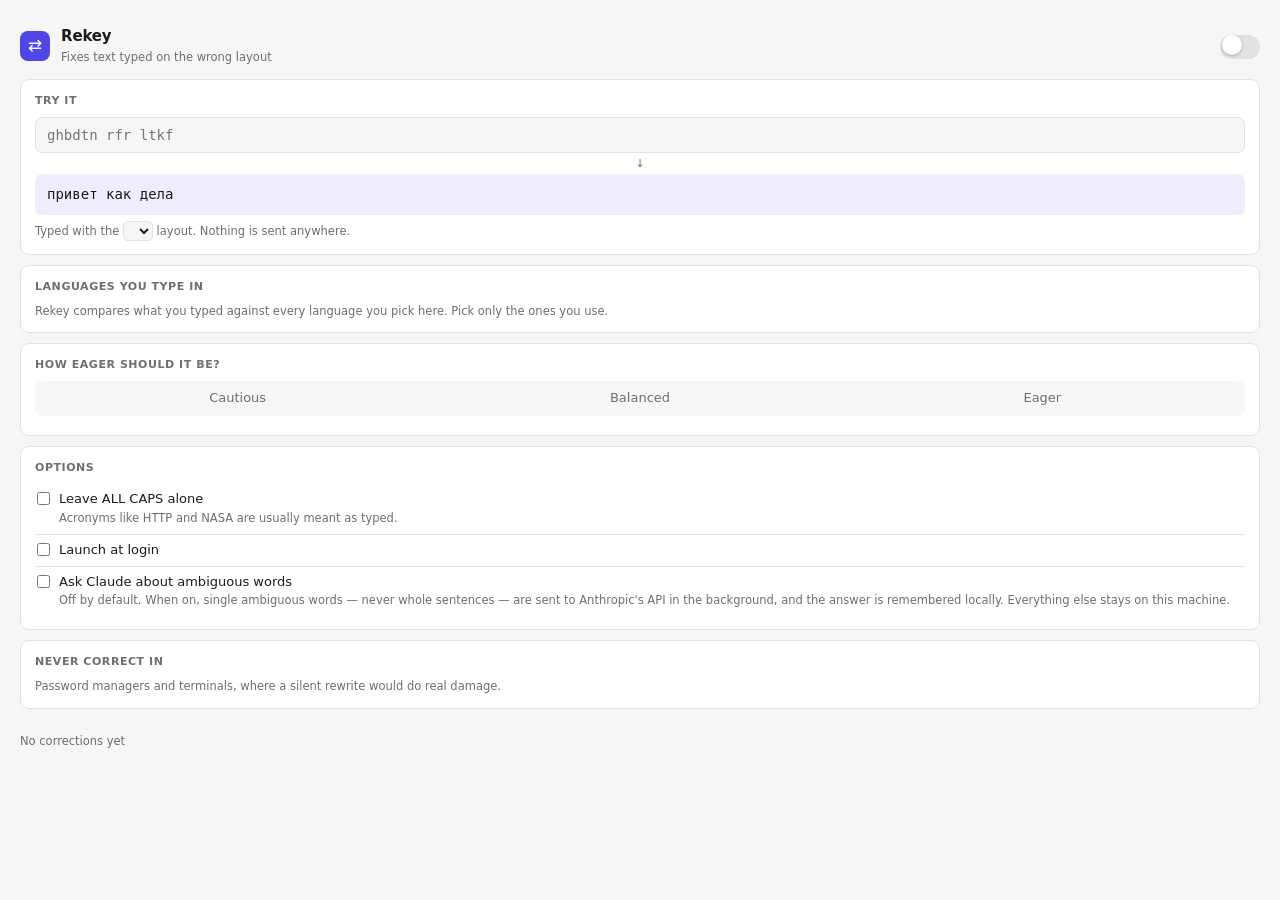
==== app/ui/index.html @ ae856148 "Add the desktop app: tray, settings window and AI assist Menu bar / tray app built on Tauri. The set" ====
<!doctype html>
<html lang="en">
<head>
  <meta charset="utf-8" />
  <meta name="viewport" content="width=device-width, initial-scale=1" />
  <title>Rekey</title>
  <link rel="stylesheet" href="style.css" />
</head>
<body>
  <header data-tauri-drag-region>
    <div class="brand" data-tauri-drag-region>
      <span class="mark" aria-hidden="true">⇄</span>
      <div data-tauri-drag-region>
        <h1 data-tauri-drag-region>Rekey</h1>
        <p class="tagline" data-tauri-drag-region>Fixes text typed on the wrong layout</p>
      </div>
    </div>
    <label class="switch" title="Pause or resume corrections">
      <input type="checkbox" id="enabled" />
      <span class="track"><span class="thumb"></span></span>
    </label>
  </header>

  <div id="permission" class="notice notice-warn" hidden>
    <p><strong>Rekey needs Accessibility access</strong> to see what you type and
      put corrections back.</p>
    <div class="notice-actions">
      <button id="grant" class="primary">Grant access</button>
      <button id="open-settings">Open System Settings</button>
    </div>
    <p class="fine">Quit and reopen Rekey once you have allowed it.</p>
  </div>

  <div id="no-models" class="notice notice-error" hidden>
    <p><strong>No language models found.</strong> Corrections are disabled.
      Reinstall Rekey, or run the model build from the repository.</p>
  </div>

  <main>
    <section>
      <h2>Try it</h2>
      <div class="try">
        <input
          id="try-input"
          type="text"
          spellcheck="false"
          autocomplete="off"
          placeholder="ghbdtn rfr ltkf" />
        <div class="arrow" aria-hidden="true">↓</div>
        <output id="try-output" class="try-output">привет как дела</output>
      </div>
      <p class="fine">Typed with the
        <select id="try-layout" class="inline-select"></select>
        layout. Nothing is sent anywhere.</p>
    </section>

    <section>
      <h2>Languages you type in</h2>
      <p class="fine">Rekey compares what you typed against every language you
        pick here. Pick only the ones you use.</p>
      <ul id="layouts" class="layouts"></ul>
    </section>

    <section>
      <h2>How eager should it be?</h2>
      <div class="segmented" id="sensitivity" role="radiogroup">
        <button role="radio" data-value="cautious">Cautious</button>
        <button role="radio" data-value="balanced">Balanced</button>
        <button role="radio" data-value="eager">Eager</button>
      </div>
      <p class="fine" id="sensitivity-hint"></p>
    </section>

    <section>
      <h2>Options</h2>
      <label class="row">
        <input type="checkbox" id="skip-caps" />
        <span>
          <span class="row-title">Leave ALL CAPS alone</span>
          <span class="fine">Acronyms like HTTP and NASA are usually meant as typed.</span>
        </span>
      </label>
      <label class="row">
        <input type="checkbox" id="launch" />
        <span>
          <span class="row-title">Launch at login</span>
        </span>
      </label>
      <label class="row">
        <input type="checkbox" id="ai" />
        <span>
          <span class="row-title">Ask Claude about ambiguous words</span>
          <span class="fine">Off by default. When on, single ambiguous words —
            never whole sentences — are sent to Anthropic's API in the
            background, and the answer is remembered locally. Everything else
            stays on this machine.</span>
        </span>
      </label>
      <div id="ai-key-row" class="key-row" hidden>
        <input
          id="api-key"
          type="password"
          spellcheck="false"
          autocomplete="off"
          placeholder="sk-ant-…" />
      </div>
    </section>

    <section>
      <h2>Never correct in</h2>
      <p class="fine">Password managers and terminals, where a silent rewrite
        would do real damage.</p>
      <ul id="excluded" class="chips"></ul>
    </section>

    <section id="exceptions-section" hidden>
      <h2>Words you told it to leave alone</h2>
      <ul id="exceptions" class="chips"></ul>
    </section>
  </main>

  <footer>
    <span id="stats">No corrections yet</span>
    <span class="spacer"></span>
    <span id="version" class="fine"></span>
  </footer>

  <script src="app.js"></script>
</body>
</html>
---- app/ui/style.css ----
/* Rekey settings window.
   Deliberately plain: this is a utility people open twice and then forget.
   Everything is sized so the whole window fits without scrolling on first run. */

:root {
  --bg: #f6f6f7;
  --panel: #ffffff;
  --text: #1c1c1e;
  --muted: #6e6e73;
  --line: #e2e2e5;
  --accent: #4f46e5;
  --accent-soft: #eeecfd;
  --warn-bg: #fff5e6;
  --warn-line: #f0c987;
  --error-bg: #fdeded;
  --error-line: #efb4b4;
  --radius: 9px;
}

@media (prefers-color-scheme: dark) {
  :root {
    --bg: #1c1c1e;
    --panel: #262629;
    --text: #f2f2f4;
    --muted: #9a9aa1;
    --line: #38383c;
    --accent: #8b83f7;
    --accent-soft: #2c2a4a;
    --warn-bg: #3a2f1c;
    --warn-line: #7a6231;
    --error-bg: #3a2222;
    --error-line: #7a3f3f;
  }
}

* { box-sizing: border-box; }

body {
  margin: 0;
  background: var(--bg);
  color: var(--text);
  font: 13px/1.45 -apple-system, BlinkMacSystemFont, "Segoe UI", system-ui, sans-serif;
  -webkit-font-smoothing: antialiased;
  user-select: none;
}

/* -- header --------------------------------------------------------------- */

header {
  display: flex;
  align-items: center;
  gap: 12px;
  padding: 26px 20px 14px;
}

.brand { display: flex; align-items: center; gap: 11px; }

.mark {
  width: 30px; height: 30px;
  display: grid; place-items: center;
  border-radius: 8px;
  background: var(--accent);
  color: #fff;
  font-size: 17px;
  flex: none;
}

h1 { margin: 0; font-size: 15px; font-weight: 600; letter-spacing: -0.01em; }
.tagline { margin: 1px 0 0; font-size: 11.5px; color: var(--muted); }

/* -- toggle switch -------------------------------------------------------- */

.switch { margin-left: auto; cursor: pointer; }
.switch input { position: absolute; opacity: 0; width: 0; height: 0; }

.track {
  display: block;
  width: 40px; height: 24px;
  border-radius: 12px;
  background: var(--line);
  transition: background 0.16s ease;
}

.thumb {
  display: block;
  width: 20px; height: 20px;
  margin: 2px;
  border-radius: 50%;
  background: #fff;
  box-shadow: 0 1px 3px rgba(0, 0, 0, 0.28);
  transition: transform 0.16s ease;
}

.switch input:checked + .track { background: var(--accent); }
.switch input:checked + .track .thumb { transform: translateX(16px); }
.switch input:focus-visible + .track { outline: 2px solid var(--accent); outline-offset: 2px; }

/* -- layout --------------------------------------------------------------- */

main { padding: 0 20px 4px; }

section {
  background: var(--panel);
  border: 1px solid var(--line);
  border-radius: var(--radius);
  padding: 13px 14px;
  margin-bottom: 10px;
}

h2 {
  margin: 0 0 8px;
  font-size: 11px;
  font-weight: 600;
  text-transform: uppercase;
  letter-spacing: 0.05em;
  color: var(--muted);
}

.fine { margin: 6px 0 0; font-size: 11.5px; color: var(--muted); }

/* -- notices -------------------------------------------------------------- */

.notice {
  margin: 0 20px 12px;
  padding: 12px 14px;
  border-radius: var(--radius);
  border: 1px solid;
  font-size: 12.5px;
}

.notice p { margin: 0; }
.notice-warn { background: var(--warn-bg); border-color: var(--warn-line); }
.notice-error { background: var(--error-bg); border-color: var(--error-line); }
.notice-actions { display: flex; gap: 8px; margin-top: 10px; }

button {
  font: inherit;
  padding: 5px 12px;
  border-radius: 7px;
  border: 1px solid var(--line);
  background: var(--panel);
  color: var(--text);
  cursor: pointer;
}

button:hover { border-color: var(--accent); }
button.primary { background: var(--accent); border-color: var(--accent); color: #fff; }
button.primary:hover { filter: brightness(1.08); }

/* -- try it --------------------------------------------------------------- */

.try { display: grid; gap: 5px; justify-items: stretch; }

.try input,
.try-output {
  width: 100%;
  padding: 9px 11px;
  border-radius: 7px;
  font-size: 14px;
  font-family: ui-monospace, SFMono-Regular, "SF Mono", Menlo, monospace;
}

.try input {
  border: 1px solid var(--line);
  background: var(--bg);
  color: var(--text);
  user-select: text;
}

.try input:focus { outline: none; border-color: var(--accent); }

.try-output {
  border: 1px solid transparent;
  background: var(--accent-soft);
  color: var(--text);
  min-height: 36px;
  user-select: text;
  overflow-wrap: anywhere;
}

.try-output.unchanged { background: var(--bg); color: var(--muted); }
.arrow { text-align: center; color: var(--muted); font-size: 11px; line-height: 1; }

.inline-select {
  font: inherit;
  color: var(--text);
  background: var(--bg);
  border: 1px solid var(--line);
  border-radius: 5px;
  padding: 1px 4px;
}

/* -- languages ------------------------------------------------------------ */

.layouts { list-style: none; margin: 0; padding: 0; display: grid; gap: 1px; }

.layouts li label {
  display: flex;
  align-items: center;
  gap: 9px;
  padding: 5px 2px;
  cursor: pointer;
  border-radius: 5px;
}

.layouts li label:hover { background: var(--bg); }
.layouts .name { flex: 1; }

.badge {
  font-size: 10px;
  padding: 1px 6px;
  border-radius: 20px;
  background: var(--bg);
  border: 1px solid var(--line);
  color: var(--muted);
}

/* -- segmented control ---------------------------------------------------- */

.segmented {
  display: grid;
  grid-template-columns: repeat(3, 1fr);
  gap: 3px;
  padding: 3px;
  background: var(--bg);
  border-radius: 8px;
}

.segmented button {
  border: none;
  background: transparent;
  border-radius: 6px;
  padding: 5px 0;
  color: var(--muted);
}

.segmented button[aria-checked="true"] {
  background: var(--panel);
  color: var(--text);
  font-weight: 600;
  box-shadow: 0 1px 2px rgba(0, 0, 0, 0.12);
}

/* -- option rows ---------------------------------------------------------- */

.row {
  display: flex;
  gap: 9px;
  align-items: flex-start;
  padding: 6px 2px;
  cursor: pointer;
}

.row + .row { border-top: 1px solid var(--line); }
.row-title { display: block; }
.row .fine { margin-top: 2px; }
input[type="checkbox"] { margin: 2px 0 0; accent-color: var(--accent); flex: none; }

.key-row { margin-top: 8px; }

.key-row input {
  width: 100%;
  padding: 7px 10px;
  border-radius: 7px;
  border: 1px solid var(--line);
  background: var(--bg);
  color: var(--text);
  font-family: ui-monospace, SFMono-Regular, Menlo, monospace;
  font-size: 12px;
  user-select: text;
}

/* -- chips ---------------------------------------------------------------- */

.chips { list-style: none; margin: 0; padding: 0; display: flex; flex-wrap: wrap; gap: 5px; }

.chips li {
  font-size: 11px;
  padding: 2px 8px;
  border-radius: 20px;
  background: var(--bg);
  border: 1px solid var(--line);
  color: var(--muted);
  font-family: ui-monospace, SFMono-Regular, Menlo, monospace;
}

/* -- footer --------------------------------------------------------------- */

footer {
  display: flex;
  align-items: center;
  gap: 8px;
  padding: 10px 20px 18px;
  font-size: 11.5px;
  color: var(--muted);
}

.spacer { flex: 1; }
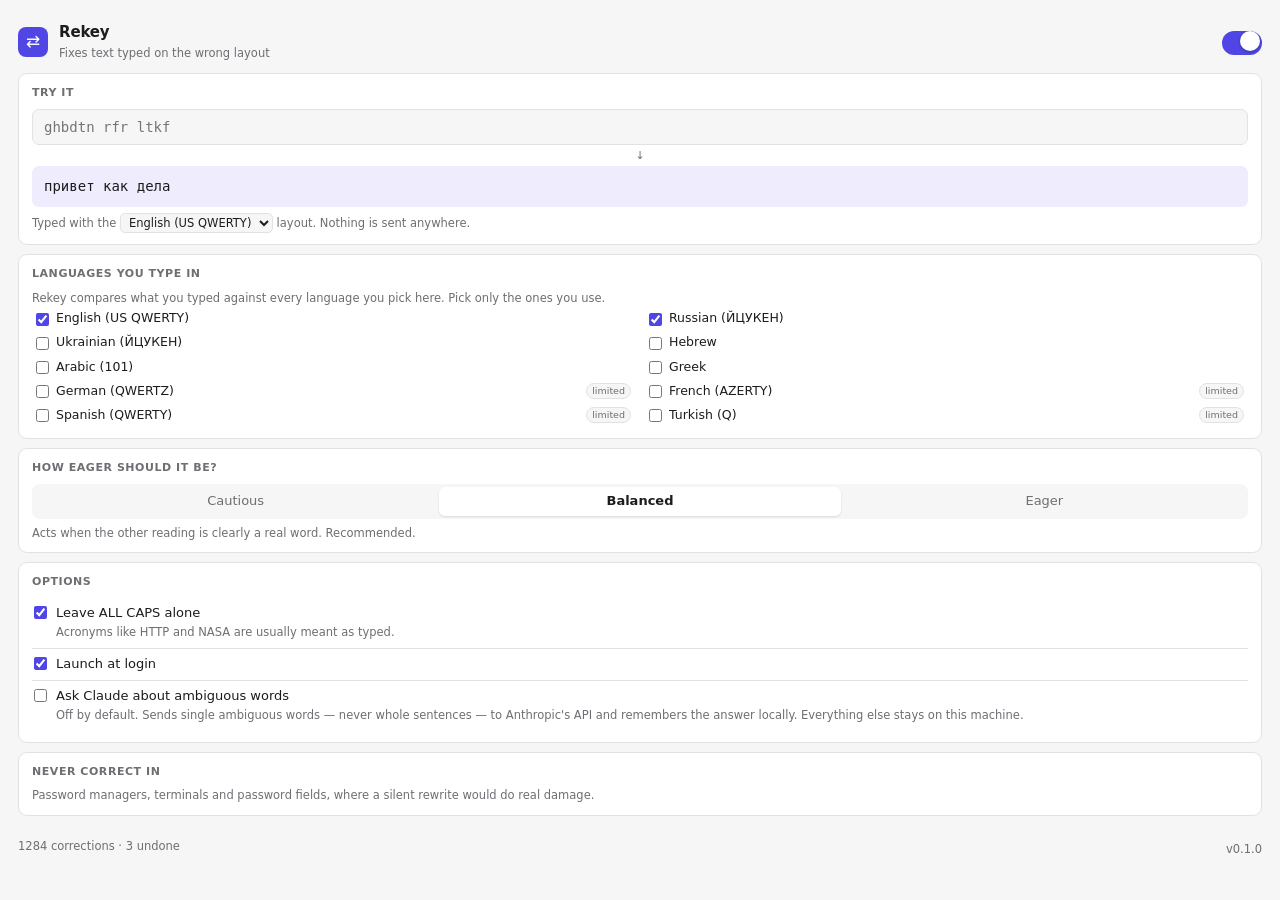
==== commit 7270e10d: "Compact the settings window and fix a bug that froze every control Running the UI against a mock of " ====
--- a/app/ui/index.html
+++ b/app/ui/index.html
@@ -90,10 +90,9 @@
         <input type="checkbox" id="ai" />
         <span>
           <span class="row-title">Ask Claude about ambiguous words</span>
-          <span class="fine">Off by default. When on, single ambiguous words —
-            never whole sentences — are sent to Anthropic's API in the
-            background, and the answer is remembered locally. Everything else
-            stays on this machine.</span>
+          <span class="fine">Off by default. Sends single ambiguous words — never
+            whole sentences — to Anthropic's API and remembers the answer
+            locally. Everything else stays on this machine.</span>
         </span>
       </label>
       <div id="ai-key-row" class="key-row" hidden>
@@ -106,11 +105,10 @@
       </div>
     </section>
 
-    <section>
+    <section class="compact">
       <h2>Never correct in</h2>
-      <p class="fine">Password managers and terminals, where a silent rewrite
-        would do real damage.</p>
-      <ul id="excluded" class="chips"></ul>
+      <p class="fine" id="excluded-summary">Password managers, terminals and
+        password fields, where a silent rewrite would do real damage.</p>
     </section>
 
     <section id="exceptions-section" hidden>
@@ -125,6 +123,8 @@
     <span id="version" class="fine"></span>
   </footer>
 
+  <!-- Inert when running inside Tauri; see dev-mock.js. -->
+  <script src="dev-mock.js"></script>
   <script src="app.js"></script>
 </body>
 </html>
--- a/app/ui/style.css
+++ b/app/ui/style.css
@@ -50,7 +50,7 @@
   display: flex;
   align-items: center;
   gap: 12px;
-  padding: 26px 20px 14px;
+  padding: 22px 18px 12px;
 }
 
 .brand { display: flex; align-items: center; gap: 11px; }
@@ -97,14 +97,14 @@
 
 /* -- layout --------------------------------------------------------------- */
 
-main { padding: 0 20px 4px; }
+main { padding: 0 18px 2px; }
 
 section {
   background: var(--panel);
   border: 1px solid var(--line);
   border-radius: var(--radius);
-  padding: 13px 14px;
-  margin-bottom: 10px;
+  padding: 11px 13px;
+  margin-bottom: 9px;
 }
 
 h2 {
@@ -121,7 +121,7 @@
 /* -- notices -------------------------------------------------------------- */
 
 .notice {
-  margin: 0 20px 12px;
+  margin: 0 18px 10px;
   padding: 12px 14px;
   border-radius: var(--radius);
   border: 1px solid;
@@ -192,23 +192,38 @@
 
 /* -- languages ------------------------------------------------------------ */
 
-.layouts { list-style: none; margin: 0; padding: 0; display: grid; gap: 1px; }
+/* Two columns: ten languages in one column made the window twice as tall as
+   it needed to be. */
+.layouts {
+  list-style: none;
+  margin: 0;
+  padding: 0;
+  display: grid;
+  grid-template-columns: 1fr 1fr;
+  gap: 0 10px;
+}
 
 .layouts li label {
   display: flex;
   align-items: center;
-  gap: 9px;
-  padding: 5px 2px;
+  gap: 7px;
+  padding: 3px 4px;
   cursor: pointer;
   border-radius: 5px;
+  font-size: 12.5px;
 }
 
 .layouts li label:hover { background: var(--bg); }
-.layouts .name { flex: 1; }
+.layouts .name {
+  flex: 1;
+  overflow: hidden;
+  text-overflow: ellipsis;
+  white-space: nowrap;
+}
 
 .badge {
-  font-size: 10px;
-  padding: 1px 6px;
+  font-size: 9.5px;
+  padding: 0 5px;
   border-radius: 20px;
   background: var(--bg);
   border: 1px solid var(--line);
@@ -290,7 +305,7 @@
   display: flex;
   align-items: center;
   gap: 8px;
-  padding: 10px 20px 18px;
+  padding: 8px 18px 16px;
   font-size: 11.5px;
   color: var(--muted);
 }
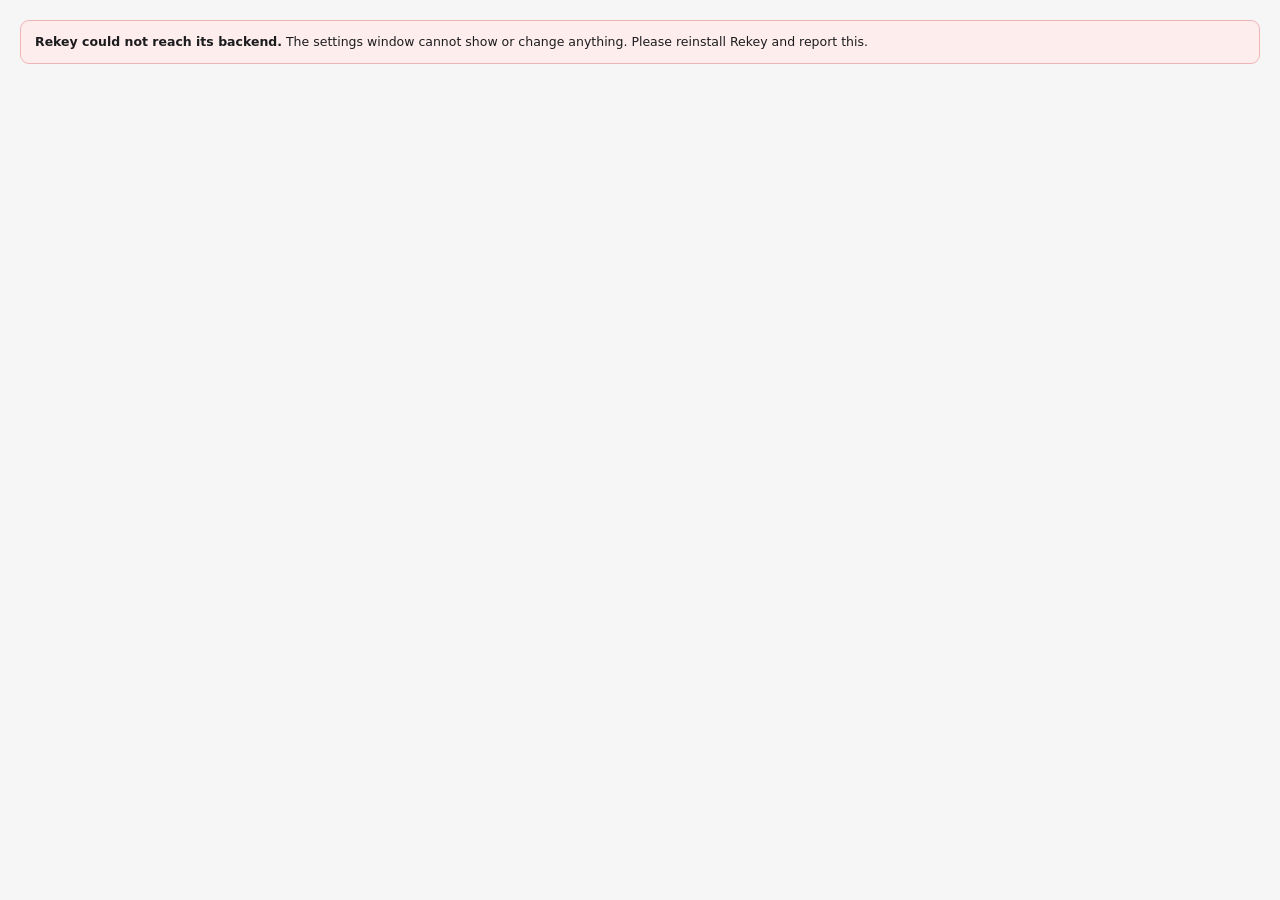
==== commit 6cbff0f4: "Wait for Accessibility instead of demanding a relaunch Granting Accessibility and being told to quit" ====
--- a/app/ui/index.html
+++ b/app/ui/index.html
@@ -28,7 +28,8 @@
       <button id="grant" class="primary">Grant access</button>
       <button id="open-settings">Open System Settings</button>
     </div>
-    <p class="fine">Quit and reopen Rekey once you have allowed it.</p>
+    <p class="fine">Rekey starts correcting the moment you allow it — no
+      restart needed. This notice disappears on its own.</p>
   </div>
 
   <div id="no-models" class="notice notice-error" hidden>
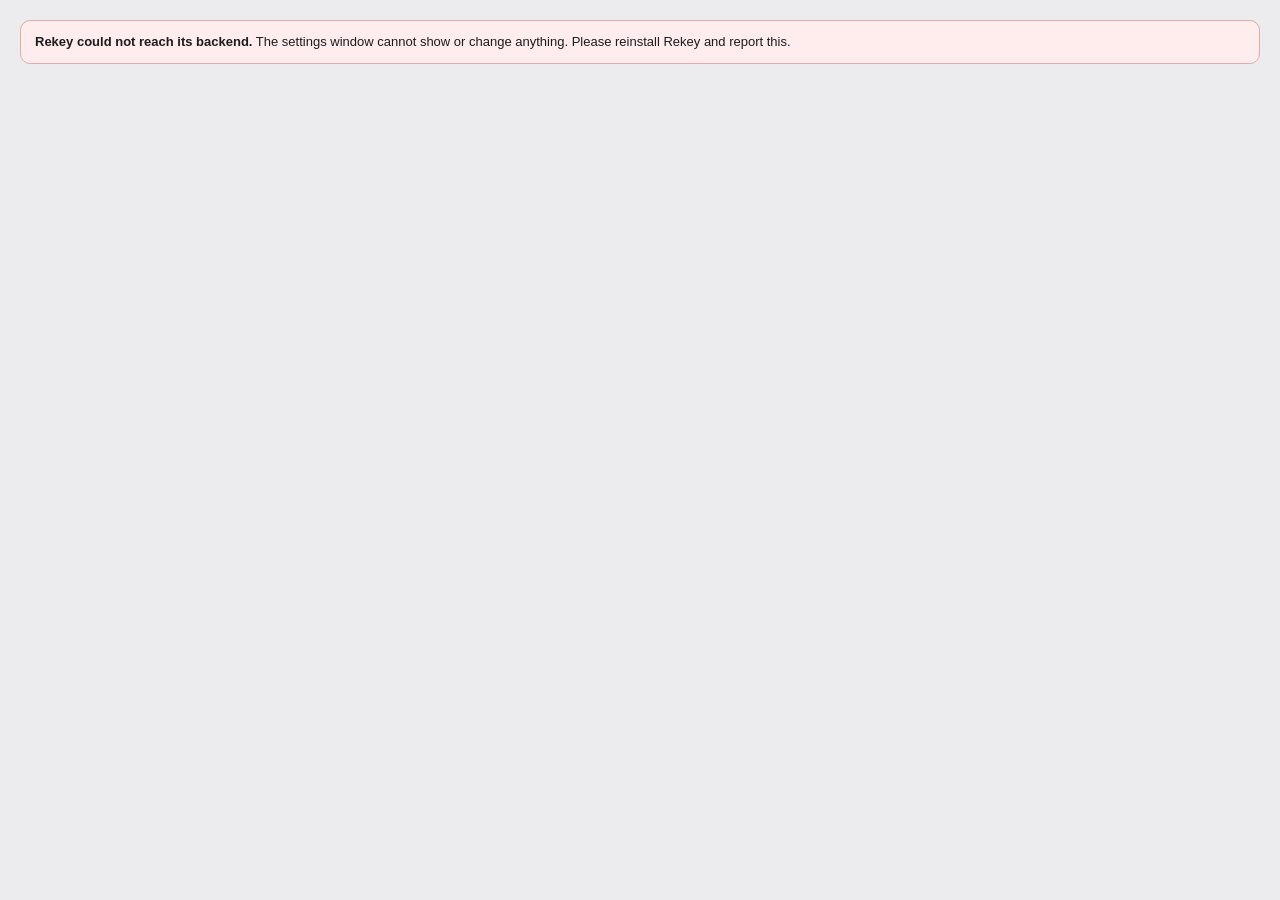
==== commit 015f6757: "Redesign the settings window to match each platform One structure, two skins. The layout is the grou" ====
--- a/app/ui/index.html
+++ b/app/ui/index.html
@@ -7,122 +7,162 @@
   <link rel="stylesheet" href="style.css" />
 </head>
 <body>
-  <header data-tauri-drag-region>
-    <div class="brand" data-tauri-drag-region>
-      <span class="mark" aria-hidden="true">⇄</span>
-      <div data-tauri-drag-region>
-        <h1 data-tauri-drag-region>Rekey</h1>
-        <p class="tagline" data-tauri-drag-region>Fixes text typed on the wrong layout</p>
-      </div>
-    </div>
-    <label class="switch" title="Pause or resume corrections">
-      <input type="checkbox" id="enabled" />
-      <span class="track"><span class="thumb"></span></span>
-    </label>
+  <!-- Draggable title area. macOS hides its own title bar here, so this stands
+       in for it; on Windows the system chrome sits above and this is a header. -->
+  <header class="titlebar" data-tauri-drag-region>
+    <span class="titlebar-title" data-tauri-drag-region>Rekey</span>
   </header>
 
-  <div id="permission" class="notice notice-warn" hidden>
-    <p><strong>Rekey needs Accessibility access</strong> to see what you type and
-      put corrections back.</p>
-    <div class="notice-actions">
-      <button id="grant" class="primary">Grant access</button>
-      <button id="open-settings">Open System Settings</button>
+  <div id="permission" class="banner banner-warn" hidden>
+    <p><strong>Rekey needs Accessibility access</strong> to see what you type
+      and put corrections back.</p>
+    <div class="banner-actions">
+      <button id="grant" class="btn btn-primary">Grant access</button>
+      <button id="open-settings" class="btn">Open System Settings</button>
     </div>
-    <p class="fine">Rekey starts correcting the moment you allow it — no
-      restart needed. This notice disappears on its own.</p>
+    <p class="footnote">Rekey starts correcting the moment you allow it — no
+      restart needed.</p>
   </div>
 
-  <div id="no-models" class="notice notice-error" hidden>
+  <div id="no-models" class="banner banner-error" hidden>
     <p><strong>No language models found.</strong> Corrections are disabled.
       Reinstall Rekey, or run the model build from the repository.</p>
   </div>
 
   <main>
-    <section>
-      <h2>Try it</h2>
-      <div class="try">
+    <section class="group">
+      <div class="row">
+        <div class="row-text">
+          <span class="row-title">Correct as I type</span>
+          <span class="row-detail" id="enabled-detail">Watching for words typed on the wrong layout</span>
+        </div>
+        <label class="switch">
+          <input type="checkbox" id="enabled" />
+          <span class="switch-track"><span class="switch-thumb"></span></span>
+        </label>
+      </div>
+    </section>
+
+    <h2 class="group-header">Try it</h2>
+    <section class="group">
+      <div class="row row-column">
         <input
           id="try-input"
           type="text"
+          class="field mono"
           spellcheck="false"
           autocomplete="off"
           placeholder="ghbdtn rfr ltkf" />
-        <div class="arrow" aria-hidden="true">↓</div>
-        <output id="try-output" class="try-output">привет как дела</output>
+        <output id="try-output" class="preview mono">привет как дела</output>
       </div>
-      <p class="fine">Typed with the
-        <select id="try-layout" class="inline-select"></select>
-        layout. Nothing is sent anywhere.</p>
+      <div class="row">
+        <span class="row-title">Typed with</span>
+        <select id="try-layout" class="select"></select>
+      </div>
+    </section>
+    <p class="group-footnote">Nothing typed here leaves your machine.</p>
+
+    <h2 class="group-header">Languages you type in</h2>
+    <section class="group">
+      <ul id="layouts" class="layouts"></ul>
+    </section>
+    <p class="group-footnote">Rekey compares what you typed against every
+      language selected here. Choosing fewer makes it more certain.</p>
+
+    <h2 class="group-header">Corrections</h2>
+    <section class="group">
+      <div class="row">
+        <div class="row-text">
+          <span class="row-title">How eager</span>
+          <span class="row-detail" id="sensitivity-hint"></span>
+        </div>
+        <div class="segmented" id="sensitivity" role="radiogroup" aria-label="How eager">
+          <button role="radio" data-value="cautious">Cautious</button>
+          <button role="radio" data-value="balanced">Balanced</button>
+          <button role="radio" data-value="eager">Eager</button>
+        </div>
+      </div>
+      <div class="row">
+        <div class="row-text">
+          <span class="row-title">Fix the last word by hand</span>
+          <span class="row-detail" id="shortcut-hint"></span>
+        </div>
+        <select id="shortcut" class="select">
+          <option value="tap:option">Tap Option</option>
+          <option value="doubletap:option">Double-tap Option</option>
+          <option value="tap:shift">Tap Shift</option>
+          <option value="doubletap:shift">Double-tap Shift</option>
+          <option value="tap:control">Tap Control</option>
+          <option value="doubletap:control">Double-tap Control</option>
+          <option value="tap:command">Tap Command</option>
+          <option value="doubletap:command">Double-tap Command</option>
+          <option value="off">Off</option>
+        </select>
+      </div>
+      <div class="row">
+        <div class="row-text">
+          <span class="row-title">Leave ALL CAPS alone</span>
+          <span class="row-detail">Acronyms like HTTP and NASA are usually meant as typed</span>
+        </div>
+        <label class="switch">
+          <input type="checkbox" id="skip-caps" />
+          <span class="switch-track"><span class="switch-thumb"></span></span>
+        </label>
+      </div>
     </section>
 
-    <section>
-      <h2>Languages you type in</h2>
-      <p class="fine">Rekey compares what you typed against every language you
-        pick here. Pick only the ones you use.</p>
-      <ul id="layouts" class="layouts"></ul>
-    </section>
-
-    <section>
-      <h2>How eager should it be?</h2>
-      <div class="segmented" id="sensitivity" role="radiogroup">
-        <button role="radio" data-value="cautious">Cautious</button>
-        <button role="radio" data-value="balanced">Balanced</button>
-        <button role="radio" data-value="eager">Eager</button>
+    <h2 class="group-header">General</h2>
+    <section class="group">
+      <div class="row">
+        <span class="row-title">Open at login</span>
+        <label class="switch">
+          <input type="checkbox" id="launch" />
+          <span class="switch-track"><span class="switch-thumb"></span></span>
+        </label>
       </div>
-      <p class="fine" id="sensitivity-hint"></p>
-    </section>
-
-    <section>
-      <h2>Options</h2>
-      <label class="row">
-        <input type="checkbox" id="skip-caps" />
-        <span>
-          <span class="row-title">Leave ALL CAPS alone</span>
-          <span class="fine">Acronyms like HTTP and NASA are usually meant as typed.</span>
-        </span>
-      </label>
-      <label class="row">
-        <input type="checkbox" id="launch" />
-        <span>
-          <span class="row-title">Launch at login</span>
-        </span>
-      </label>
-      <label class="row">
-        <input type="checkbox" id="ai" />
-        <span>
+      <div class="row">
+        <div class="row-text">
           <span class="row-title">Ask Claude about ambiguous words</span>
-          <span class="fine">Off by default. Sends single ambiguous words — never
-            whole sentences — to Anthropic's API and remembers the answer
-            locally. Everything else stays on this machine.</span>
-        </span>
-      </label>
-      <div id="ai-key-row" class="key-row" hidden>
+          <span class="row-detail">Sends single words — never whole sentences — to
+            Anthropic's API and remembers the answer locally</span>
+          <span class="row-detail" id="ai-status"></span>
+        </div>
+        <label class="switch">
+          <input type="checkbox" id="ai" />
+          <span class="switch-track"><span class="switch-thumb"></span></span>
+        </label>
+      </div>
+      <div class="row row-column" id="ai-key-row" hidden>
         <input
           id="api-key"
           type="password"
+          class="field mono"
           spellcheck="false"
           autocomplete="off"
           placeholder="sk-ant-…" />
       </div>
     </section>
 
-    <section class="compact">
-      <h2>Never correct in</h2>
-      <p class="fine" id="excluded-summary">Password managers, terminals and
-        password fields, where a silent rewrite would do real damage.</p>
+    <h2 class="group-header">Never corrects in</h2>
+    <section class="group">
+      <div class="row">
+        <span class="row-detail" id="excluded-summary">Password managers,
+          terminals and password fields, where a silent rewrite would do real
+          damage.</span>
+      </div>
     </section>
 
     <section id="exceptions-section" hidden>
-      <h2>Words you told it to leave alone</h2>
-      <ul id="exceptions" class="chips"></ul>
+      <h2 class="group-header">Words you told it to leave alone</h2>
+      <div class="group">
+        <div class="row">
+          <ul id="exceptions" class="chips"></ul>
+        </div>
+      </div>
     </section>
+
+    <p class="colophon"><span id="stats">No corrections yet</span> · <span id="version"></span></p>
   </main>
-
-  <footer>
-    <span id="stats">No corrections yet</span>
-    <span class="spacer"></span>
-    <span id="version" class="fine"></span>
-  </footer>
 
   <!-- Inert when running inside Tauri; see dev-mock.js. -->
   <script src="dev-mock.js"></script>
--- a/app/ui/style.css
+++ b/app/ui/style.css
@@ -1,219 +1,451 @@
 /* Rekey settings window.
-   Deliberately plain: this is a utility people open twice and then forget.
-   Everything is sized so the whole window fits without scrolling on first run. */
+ *
+ * One structure, two skins. The layout is the grouped-row shape both platforms
+ * use for settings — a label on the left, its control on the right, rows
+ * stacked inside a rounded container — and everything that differs between
+ * macOS and Windows is expressed as tokens under [data-platform].
+ *
+ * The platform is reported by the Rust side and stamped on <html>, so the
+ * window matches the machine it is actually running on rather than guessing
+ * from the user agent.
+ *
+ * Sizes follow the desktop guidance: 13pt body, nothing below 10pt. The
+ * previous design had 9.5px badges, which is under that floor.
+ */
+
+/* -- shared tokens --------------------------------------------------------- */
 
 :root {
-  --bg: #f6f6f7;
-  --panel: #ffffff;
-  --text: #1c1c1e;
-  --muted: #6e6e73;
-  --line: #e2e2e5;
-  --accent: #4f46e5;
-  --accent-soft: #eeecfd;
-  --warn-bg: #fff5e6;
-  --warn-line: #f0c987;
-  --error-bg: #fdeded;
-  --error-line: #efb4b4;
-  --radius: 9px;
+  --radius-group: 10px;
+  --radius-control: 6px;
+  --row-min-height: 38px;
+  --row-pad-x: 12px;
+  --row-pad-y: 9px;
+  --gutter: 20px;
+  --group-gap: 18px;
+
+  --font-ui: -apple-system, BlinkMacSystemFont, "SF Pro Text", "Helvetica Neue",
+    sans-serif;
+  --font-mono: ui-monospace, SFMono-Regular, "SF Mono", Menlo, monospace;
+  --size-body: 13px;
+  --size-detail: 11px;
+  --size-header: 11px;
+
+  /* Light appearance. Every colour is defined here and only overridden. */
+  --bg: #ececee;
+  --group-bg: #ffffff;
+  --group-border: rgba(0, 0, 0, 0.08);
+  --separator: rgba(0, 0, 0, 0.08);
+  --text: #1d1d1f;
+  --text-secondary: #6e6e73;
+  --accent: #0a68e1;
+  --accent-text: #ffffff;
+  --control-bg: #ffffff;
+  --control-border: rgba(0, 0, 0, 0.18);
+  --track-off: #d8d8dc;
+  --field-bg: #ffffff;
+  --preview-bg: #eef2fb;
+  --warn-bg: #fff6e0;
+  --warn-border: #e8c37a;
+  --error-bg: #ffecec;
+  --error-border: #e5a9a9;
+  --shadow-control: 0 1px 1px rgba(0, 0, 0, 0.06);
 }
 
 @media (prefers-color-scheme: dark) {
   :root {
     --bg: #1c1c1e;
-    --panel: #262629;
-    --text: #f2f2f4;
-    --muted: #9a9aa1;
-    --line: #38383c;
-    --accent: #8b83f7;
-    --accent-soft: #2c2a4a;
-    --warn-bg: #3a2f1c;
-    --warn-line: #7a6231;
-    --error-bg: #3a2222;
-    --error-line: #7a3f3f;
+    --group-bg: #2c2c2e;
+    --group-border: rgba(255, 255, 255, 0.09);
+    --separator: rgba(255, 255, 255, 0.11);
+    --text: #f5f5f7;
+    --text-secondary: #98989e;
+    --accent: #3d8bfd;
+    --accent-text: #ffffff;
+    --control-bg: #3a3a3c;
+    --control-border: rgba(255, 255, 255, 0.16);
+    --track-off: #4b4b4f;
+    --field-bg: #1c1c1e;
+    --preview-bg: #2a3350;
+    --warn-bg: #3a2f1a;
+    --warn-border: #77602c;
+    --error-bg: #3a2020;
+    --error-border: #7a3c3c;
+    --shadow-control: none;
   }
 }
 
-* { box-sizing: border-box; }
+/* -- Windows 11 -----------------------------------------------------------
+ * Fluent: Segoe UI Variable, squarer corners, a lighter card against a Mica
+ * ground, and the system accent blue. Controls sit on a subtle border rather
+ * than a shadow, and the toggle is a pill with a travelling dot.
+ */
+
+[data-platform="windows"] {
+  --radius-group: 7px;
+  --radius-control: 4px;
+  --row-min-height: 44px;
+  --row-pad-x: 14px;
+  --row-pad-y: 10px;
+  --font-ui: "Segoe UI Variable Text", "Segoe UI Variable", "Segoe UI",
+    system-ui, sans-serif;
+  --size-body: 14px;
+  --size-detail: 12px;
+  --size-header: 14px;
+
+  --bg: #f3f3f3;
+  --group-bg: #fbfbfb;
+  --group-border: rgba(0, 0, 0, 0.06);
+  --separator: rgba(0, 0, 0, 0.06);
+  --text: #1b1b1b;
+  --text-secondary: #5d5d5d;
+  --accent: #005fb8;
+  --control-bg: #fdfdfd;
+  --control-border: rgba(0, 0, 0, 0.16);
+  --track-off: #8a8a8a;
+  --field-bg: #fdfdfd;
+  --preview-bg: #eef4fc;
+  --shadow-control: none;
+}
+
+@media (prefers-color-scheme: dark) {
+  [data-platform="windows"] {
+    --bg: #202020;
+    --group-bg: #2b2b2b;
+    --group-border: rgba(255, 255, 255, 0.07);
+    --separator: rgba(255, 255, 255, 0.07);
+    --text: #ffffff;
+    --text-secondary: #cfcfcf;
+    --accent: #60cdff;
+    --accent-text: #003754;
+    --control-bg: #323232;
+    --control-border: rgba(255, 255, 255, 0.1);
+    --track-off: #9a9a9a;
+    --field-bg: #2d2d2d;
+    --preview-bg: #23344a;
+  }
+}
+
+/* -- base ------------------------------------------------------------------ */
+
+* {
+  box-sizing: border-box;
+}
+
+/* `display` on a class outranks the user agent's [hidden] rule, so anything
+   the code hides by setting `.hidden = true` would otherwise stay visible —
+   which is how the API key field turned up with the assist switched off. */
+[hidden] {
+  display: none !important;
+}
 
 body {
   margin: 0;
   background: var(--bg);
   color: var(--text);
-  font: 13px/1.45 -apple-system, BlinkMacSystemFont, "Segoe UI", system-ui, sans-serif;
+  font-family: var(--font-ui);
+  font-size: var(--size-body);
+  line-height: 1.4;
   -webkit-font-smoothing: antialiased;
   user-select: none;
 }
 
-/* -- header --------------------------------------------------------------- */
-
-header {
+.mono {
+  font-family: var(--font-mono);
+}
+
+/* -- title bar ------------------------------------------------------------- */
+
+.titlebar {
+  height: 38px;
+  display: flex;
+  align-items: center;
+  justify-content: center;
+  font-weight: 600;
+  font-size: var(--size-body);
+}
+
+/* Windows draws its own title bar above the content, so this becomes a
+   left-aligned header rather than a stand-in for one. */
+[data-platform="windows"] .titlebar {
+  justify-content: flex-start;
+  padding: 0 var(--gutter);
+  height: 46px;
+  font-size: 15px;
+  font-weight: 600;
+}
+
+/* -- layout ---------------------------------------------------------------- */
+
+main {
+  padding: 0 var(--gutter) var(--gutter);
+}
+
+.group {
+  background: var(--group-bg);
+  border: 1px solid var(--group-border);
+  border-radius: var(--radius-group);
+  overflow: hidden;
+}
+
+.group-header {
+  margin: var(--group-gap) 2px 6px;
+  font-size: var(--size-header);
+  font-weight: 600;
+  color: var(--text-secondary);
+  letter-spacing: 0;
+}
+
+/* Windows settings headers are full-size and sit in the text colour. */
+[data-platform="windows"] .group-header {
+  color: var(--text);
+  margin: 22px 2px 8px;
+}
+
+.group-footnote,
+.footnote {
+  margin: 6px 4px 0;
+  font-size: var(--size-detail);
+  color: var(--text-secondary);
+}
+
+.row {
   display: flex;
   align-items: center;
   gap: 12px;
-  padding: 22px 18px 12px;
-}
-
-.brand { display: flex; align-items: center; gap: 11px; }
-
-.mark {
-  width: 30px; height: 30px;
-  display: grid; place-items: center;
-  border-radius: 8px;
-  background: var(--accent);
-  color: #fff;
-  font-size: 17px;
+  min-height: var(--row-min-height);
+  padding: var(--row-pad-y) var(--row-pad-x);
+}
+
+/* Separators are inset from the leading edge, as in both systems' lists. */
+.row + .row {
+  border-top: 1px solid var(--separator);
+}
+
+.row-column {
+  flex-direction: column;
+  align-items: stretch;
+  gap: 6px;
+}
+
+.row-text {
+  display: flex;
+  flex-direction: column;
+  gap: 1px;
+  min-width: 0;
+  flex: 1;
+}
+
+.row-title {
+  flex: 1;
+}
+
+.row-detail {
+  font-size: var(--size-detail);
+  color: var(--text-secondary);
+}
+
+.row-detail:empty {
+  display: none;
+}
+
+/* -- switch ---------------------------------------------------------------- */
+
+.switch {
   flex: none;
-}
-
-h1 { margin: 0; font-size: 15px; font-weight: 600; letter-spacing: -0.01em; }
-.tagline { margin: 1px 0 0; font-size: 11.5px; color: var(--muted); }
-
-/* -- toggle switch -------------------------------------------------------- */
-
-.switch { margin-left: auto; cursor: pointer; }
-.switch input { position: absolute; opacity: 0; width: 0; height: 0; }
-
-.track {
+  cursor: pointer;
+  display: inline-flex;
+}
+
+.switch input {
+  position: absolute;
+  opacity: 0;
+  width: 0;
+  height: 0;
+}
+
+.switch-track {
+  width: 38px;
+  height: 22px;
+  border-radius: 11px;
+  background: var(--track-off);
+  transition: background 0.15s ease;
   display: block;
-  width: 40px; height: 24px;
-  border-radius: 12px;
-  background: var(--line);
-  transition: background 0.16s ease;
-}
-
-.thumb {
+}
+
+.switch-thumb {
   display: block;
-  width: 20px; height: 20px;
+  width: 18px;
+  height: 18px;
   margin: 2px;
   border-radius: 50%;
   background: #fff;
-  box-shadow: 0 1px 3px rgba(0, 0, 0, 0.28);
-  transition: transform 0.16s ease;
-}
-
-.switch input:checked + .track { background: var(--accent); }
-.switch input:checked + .track .thumb { transform: translateX(16px); }
-.switch input:focus-visible + .track { outline: 2px solid var(--accent); outline-offset: 2px; }
-
-/* -- layout --------------------------------------------------------------- */
-
-main { padding: 0 18px 2px; }
-
-section {
-  background: var(--panel);
-  border: 1px solid var(--line);
-  border-radius: var(--radius);
-  padding: 11px 13px;
-  margin-bottom: 9px;
-}
-
-h2 {
-  margin: 0 0 8px;
-  font-size: 11px;
+  box-shadow: 0 1px 2px rgba(0, 0, 0, 0.3);
+  transition: transform 0.15s ease;
+}
+
+.switch input:checked + .switch-track {
+  background: var(--accent);
+}
+
+.switch input:checked + .switch-track .switch-thumb {
+  transform: translateX(16px);
+}
+
+.switch input:focus-visible + .switch-track {
+  outline: 2px solid var(--accent);
+  outline-offset: 2px;
+}
+
+/* Fluent's toggle is a bordered pill whose dot grows when it turns on. */
+[data-platform="windows"] .switch-track {
+  width: 40px;
+  height: 20px;
+  border-radius: 10px;
+  background: transparent;
+  border: 1px solid var(--track-off);
+}
+
+[data-platform="windows"] .switch-thumb {
+  width: 12px;
+  height: 12px;
+  margin: 3px;
+  background: var(--text);
+  box-shadow: none;
+  transition: transform 0.15s ease, width 0.15s ease, background 0.15s ease;
+}
+
+[data-platform="windows"] .switch input:checked + .switch-track {
+  background: var(--accent);
+  border-color: var(--accent);
+}
+
+[data-platform="windows"] .switch input:checked + .switch-track .switch-thumb {
+  background: var(--accent-text);
+  transform: translateX(20px);
+}
+
+/* -- select ---------------------------------------------------------------- */
+
+.select {
+  flex: none;
+  max-width: 190px;
+  font: inherit;
+  font-size: var(--size-body);
+  color: var(--text);
+  background: var(--control-bg);
+  border: 1px solid var(--control-border);
+  border-radius: var(--radius-control);
+  padding: 4px 8px;
+  box-shadow: var(--shadow-control);
+}
+
+.select:focus-visible {
+  outline: 2px solid var(--accent);
+  outline-offset: 1px;
+}
+
+/* -- segmented control ----------------------------------------------------- */
+
+.segmented {
+  flex: none;
+  display: grid;
+  grid-auto-flow: column;
+  gap: 2px;
+  padding: 2px;
+  background: var(--track-off);
+  border-radius: var(--radius-control);
+}
+
+.segmented button {
+  font: inherit;
+  font-size: var(--size-detail);
+  border: none;
+  background: transparent;
+  color: var(--text);
+  border-radius: calc(var(--radius-control) - 1px);
+  padding: 3px 10px;
+  cursor: pointer;
+}
+
+.segmented button[aria-checked="true"] {
+  background: var(--group-bg);
   font-weight: 600;
-  text-transform: uppercase;
-  letter-spacing: 0.05em;
-  color: var(--muted);
-}
-
-.fine { margin: 6px 0 0; font-size: 11.5px; color: var(--muted); }
-
-/* -- notices -------------------------------------------------------------- */
-
-.notice {
-  margin: 0 18px 10px;
-  padding: 12px 14px;
-  border-radius: var(--radius);
-  border: 1px solid;
-  font-size: 12.5px;
-}
-
-.notice p { margin: 0; }
-.notice-warn { background: var(--warn-bg); border-color: var(--warn-line); }
-.notice-error { background: var(--error-bg); border-color: var(--error-line); }
-.notice-actions { display: flex; gap: 8px; margin-top: 10px; }
-
-button {
-  font: inherit;
-  padding: 5px 12px;
-  border-radius: 7px;
-  border: 1px solid var(--line);
-  background: var(--panel);
+  box-shadow: var(--shadow-control);
+}
+
+[data-platform="windows"] .segmented {
+  background: transparent;
+  gap: 4px;
+  padding: 0;
+}
+
+[data-platform="windows"] .segmented button {
+  border: 1px solid var(--control-border);
+  background: var(--control-bg);
+  padding: 4px 11px;
+}
+
+[data-platform="windows"] .segmented button[aria-checked="true"] {
+  background: var(--accent);
+  border-color: var(--accent);
+  color: var(--accent-text);
+}
+
+/* -- fields and preview ---------------------------------------------------- */
+
+.field {
+  width: 100%;
+  font-size: var(--size-body);
   color: var(--text);
-  cursor: pointer;
-}
-
-button:hover { border-color: var(--accent); }
-button.primary { background: var(--accent); border-color: var(--accent); color: #fff; }
-button.primary:hover { filter: brightness(1.08); }
-
-/* -- try it --------------------------------------------------------------- */
-
-.try { display: grid; gap: 5px; justify-items: stretch; }
-
-.try input,
-.try-output {
-  width: 100%;
-  padding: 9px 11px;
-  border-radius: 7px;
-  font-size: 14px;
-  font-family: ui-monospace, SFMono-Regular, "SF Mono", Menlo, monospace;
-}
-
-.try input {
-  border: 1px solid var(--line);
-  background: var(--bg);
-  color: var(--text);
+  background: var(--field-bg);
+  border: 1px solid var(--control-border);
+  border-radius: var(--radius-control);
+  padding: 7px 9px;
   user-select: text;
 }
 
-.try input:focus { outline: none; border-color: var(--accent); }
-
-.try-output {
-  border: 1px solid transparent;
-  background: var(--accent-soft);
-  color: var(--text);
-  min-height: 36px;
+.field:focus {
+  outline: none;
+  border-color: var(--accent);
+  box-shadow: 0 0 0 3px color-mix(in srgb, var(--accent) 22%, transparent);
+}
+
+.preview {
+  min-height: 34px;
+  padding: 7px 9px;
+  border-radius: var(--radius-control);
+  background: var(--preview-bg);
   user-select: text;
   overflow-wrap: anywhere;
 }
 
-.try-output.unchanged { background: var(--bg); color: var(--muted); }
-.arrow { text-align: center; color: var(--muted); font-size: 11px; line-height: 1; }
-
-.inline-select {
-  font: inherit;
-  color: var(--text);
-  background: var(--bg);
-  border: 1px solid var(--line);
-  border-radius: 5px;
-  padding: 1px 4px;
-}
-
-/* -- languages ------------------------------------------------------------ */
-
-/* Two columns: ten languages in one column made the window twice as tall as
-   it needed to be. */
+.preview.unchanged {
+  background: transparent;
+  color: var(--text-secondary);
+  border: 1px dashed var(--separator);
+}
+
+/* -- languages ------------------------------------------------------------- */
+
 .layouts {
   list-style: none;
   margin: 0;
-  padding: 0;
+  padding: 4px var(--row-pad-x) 8px;
   display: grid;
   grid-template-columns: 1fr 1fr;
-  gap: 0 10px;
-}
-
-.layouts li label {
+  gap: 0 12px;
+}
+
+.layouts label {
   display: flex;
   align-items: center;
-  gap: 7px;
-  padding: 3px 4px;
+  gap: 8px;
+  padding: 5px 0;
   cursor: pointer;
-  border-radius: 5px;
-  font-size: 12.5px;
-}
-
-.layouts li label:hover { background: var(--bg); }
+  min-height: 26px;
+}
+
 .layouts .name {
   flex: 1;
   overflow: hidden;
@@ -221,93 +453,116 @@
   white-space: nowrap;
 }
 
+input[type="checkbox"] {
+  flex: none;
+  accent-color: var(--accent);
+  width: 14px;
+  height: 14px;
+  margin: 0;
+}
+
+/* "limited" marker. Text, not just colour, so it survives colour blindness
+   and greyscale — and at 11px it clears the 10pt floor the old badge missed. */
 .badge {
-  font-size: 9.5px;
-  padding: 0 5px;
-  border-radius: 20px;
-  background: var(--bg);
-  border: 1px solid var(--line);
-  color: var(--muted);
-}
-
-/* -- segmented control ---------------------------------------------------- */
-
-.segmented {
-  display: grid;
-  grid-template-columns: repeat(3, 1fr);
-  gap: 3px;
-  padding: 3px;
-  background: var(--bg);
-  border-radius: 8px;
-}
-
-.segmented button {
-  border: none;
-  background: transparent;
-  border-radius: 6px;
-  padding: 5px 0;
-  color: var(--muted);
-}
-
-.segmented button[aria-checked="true"] {
-  background: var(--panel);
-  color: var(--text);
-  font-weight: 600;
-  box-shadow: 0 1px 2px rgba(0, 0, 0, 0.12);
-}
-
-/* -- option rows ---------------------------------------------------------- */
-
-.row {
+  font-size: var(--size-detail);
+  color: var(--text-secondary);
+  flex: none;
+}
+
+/* -- chips ----------------------------------------------------------------- */
+
+.chips {
+  list-style: none;
+  margin: 0;
+  padding: 0;
   display: flex;
-  gap: 9px;
-  align-items: flex-start;
-  padding: 6px 2px;
-  cursor: pointer;
-}
-
-.row + .row { border-top: 1px solid var(--line); }
-.row-title { display: block; }
-.row .fine { margin-top: 2px; }
-input[type="checkbox"] { margin: 2px 0 0; accent-color: var(--accent); flex: none; }
-
-.key-row { margin-top: 8px; }
-
-.key-row input {
-  width: 100%;
-  padding: 7px 10px;
-  border-radius: 7px;
-  border: 1px solid var(--line);
-  background: var(--bg);
-  color: var(--text);
-  font-family: ui-monospace, SFMono-Regular, Menlo, monospace;
-  font-size: 12px;
-  user-select: text;
-}
-
-/* -- chips ---------------------------------------------------------------- */
-
-.chips { list-style: none; margin: 0; padding: 0; display: flex; flex-wrap: wrap; gap: 5px; }
+  flex-wrap: wrap;
+  gap: 5px;
+}
 
 .chips li {
-  font-size: 11px;
+  font-family: var(--font-mono);
+  font-size: var(--size-detail);
   padding: 2px 8px;
   border-radius: 20px;
   background: var(--bg);
-  border: 1px solid var(--line);
-  color: var(--muted);
-  font-family: ui-monospace, SFMono-Regular, Menlo, monospace;
-}
-
-/* -- footer --------------------------------------------------------------- */
-
-footer {
+  border: 1px solid var(--separator);
+  color: var(--text-secondary);
+}
+
+/* -- banners --------------------------------------------------------------- */
+
+.banner {
+  margin: 0 var(--gutter) 12px;
+  padding: 12px 14px;
+  border-radius: var(--radius-group);
+  border: 1px solid;
+  font-size: var(--size-body);
+}
+
+.banner p {
+  margin: 0;
+}
+
+.banner-warn {
+  background: var(--warn-bg);
+  border-color: var(--warn-border);
+}
+
+.banner-error {
+  background: var(--error-bg);
+  border-color: var(--error-border);
+}
+
+.banner-actions {
   display: flex;
-  align-items: center;
   gap: 8px;
-  padding: 8px 18px 16px;
-  font-size: 11.5px;
-  color: var(--muted);
-}
-
-.spacer { flex: 1; }
+  margin-top: 10px;
+}
+
+.btn {
+  font: inherit;
+  font-size: var(--size-body);
+  padding: 5px 13px;
+  border-radius: var(--radius-control);
+  border: 1px solid var(--control-border);
+  background: var(--control-bg);
+  color: var(--text);
+  cursor: pointer;
+  box-shadow: var(--shadow-control);
+}
+
+.btn:hover {
+  border-color: var(--accent);
+}
+
+.btn-primary {
+  background: var(--accent);
+  border-color: var(--accent);
+  color: var(--accent-text);
+}
+
+.btn:focus-visible {
+  outline: 2px solid var(--accent);
+  outline-offset: 2px;
+}
+
+/* -- colophon -------------------------------------------------------------- */
+
+/* Deliberately not a fixed footer: the desktop guidance warns against putting
+   anything people need at the very bottom of a window, since windows are often
+   dragged partly off-screen. This is incidental information, so it simply ends
+   the page. */
+.colophon {
+  margin: var(--group-gap) 2px 0;
+  font-size: var(--size-detail);
+  color: var(--text-secondary);
+  text-align: center;
+}
+
+@media (prefers-reduced-motion: reduce) {
+  .switch-track,
+  .switch-thumb {
+    transition: none;
+  }
+}
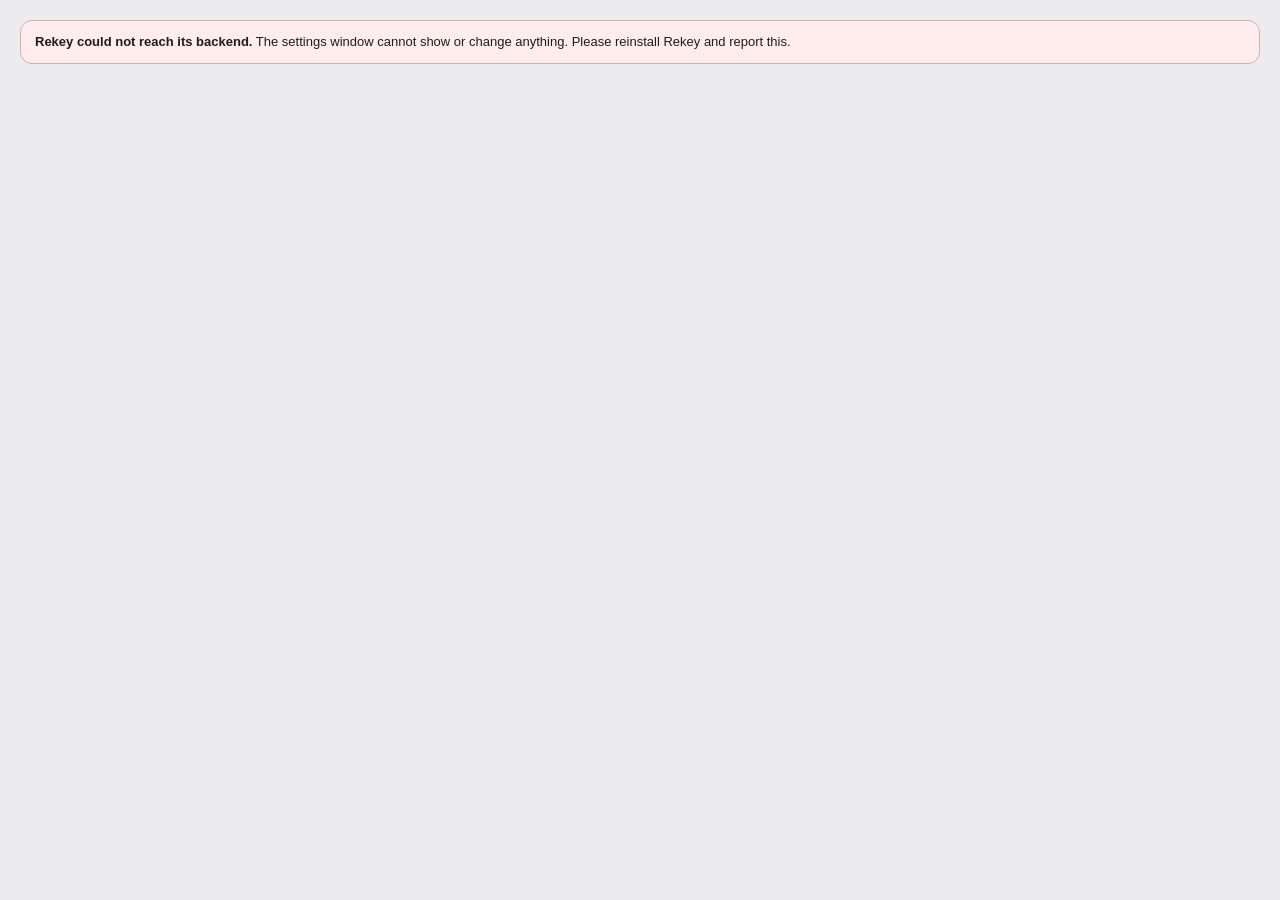
==== commit 74a2255c: "Become a real background app, drag properly, and use system controls Three reported problems.  The D" ====
--- a/app/ui/index.html
+++ b/app/ui/index.html
@@ -37,7 +37,7 @@
           <span class="row-detail" id="enabled-detail">Watching for words typed on the wrong layout</span>
         </div>
         <label class="switch">
-          <input type="checkbox" id="enabled" />
+          <input type="checkbox" id="enabled" switch />
           <span class="switch-track"><span class="switch-thumb"></span></span>
         </label>
       </div>
@@ -76,11 +76,11 @@
           <span class="row-title">How eager</span>
           <span class="row-detail" id="sensitivity-hint"></span>
         </div>
-        <div class="segmented" id="sensitivity" role="radiogroup" aria-label="How eager">
-          <button role="radio" data-value="cautious">Cautious</button>
-          <button role="radio" data-value="balanced">Balanced</button>
-          <button role="radio" data-value="eager">Eager</button>
-        </div>
+        <select id="sensitivity" class="select" aria-label="How eager">
+          <option value="cautious">Cautious</option>
+          <option value="balanced">Balanced</option>
+          <option value="eager">Eager</option>
+        </select>
       </div>
       <div class="row">
         <div class="row-text">
@@ -105,7 +105,7 @@
           <span class="row-detail">Acronyms like HTTP and NASA are usually meant as typed</span>
         </div>
         <label class="switch">
-          <input type="checkbox" id="skip-caps" />
+          <input type="checkbox" id="skip-caps" switch />
           <span class="switch-track"><span class="switch-thumb"></span></span>
         </label>
       </div>
@@ -116,7 +116,7 @@
       <div class="row">
         <span class="row-title">Open at login</span>
         <label class="switch">
-          <input type="checkbox" id="launch" />
+          <input type="checkbox" id="launch" switch />
           <span class="switch-track"><span class="switch-thumb"></span></span>
         </label>
       </div>
@@ -128,7 +128,7 @@
           <span class="row-detail" id="ai-status"></span>
         </div>
         <label class="switch">
-          <input type="checkbox" id="ai" />
+          <input type="checkbox" id="ai" switch />
           <span class="switch-track"><span class="switch-thumb"></span></span>
         </label>
       </div>
--- a/app/ui/style.css
+++ b/app/ui/style.css
@@ -16,8 +16,14 @@
 /* -- shared tokens --------------------------------------------------------- */
 
 :root {
-  --radius-group: 10px;
-  --radius-control: 6px;
+  /* Generous, concentric radii, matching the current macOS look. An inner
+     radius is the outer one minus the padding between them, so nested corners
+     stay parallel instead of drifting apart. */
+  --radius-group: 12px;
+  --radius-control: 8px;
+  /* Height of the overlaid title bar. The traffic lights are drawn by the
+     system on top of the web content, so the content has to start below them. */
+  --titlebar-height: 44px;
   --row-min-height: 38px;
   --row-pad-x: 12px;
   --row-pad-y: 9px;
@@ -82,8 +88,9 @@
  */
 
 [data-platform="windows"] {
-  --radius-group: 7px;
+  --radius-group: 8px;
   --radius-control: 4px;
+  --titlebar-height: 46px;
   --row-min-height: 44px;
   --row-pad-x: 14px;
   --row-pad-y: 10px;
@@ -126,6 +133,41 @@
   }
 }
 
+/* -- window material -------------------------------------------------------
+ * Applied only when the Rust side confirms the system actually gave us one.
+ * Making the window ground transparent without a material behind it would
+ * leave a see-through window, so this is opt-in on success rather than assumed.
+ *
+ * The cards stay close to opaque on purpose. The material behind them already
+ * blurs and desaturates whatever is on the desktop, but it does not guarantee
+ * a contrast ratio — and body text needs 4.5:1 whatever happens to be behind
+ * the window. Letting the material read through the gaps between groups gives
+ * the depth without putting text on an unknown background.
+ */
+
+[data-vibrancy="on"] {
+  --bg: transparent;
+  --group-bg: rgba(255, 255, 255, 0.86);
+  --group-border: rgba(0, 0, 0, 0.06);
+}
+
+@media (prefers-color-scheme: dark) {
+  [data-vibrancy="on"] {
+    --group-bg: rgba(58, 58, 60, 0.78);
+    --group-border: rgba(255, 255, 255, 0.08);
+  }
+}
+
+[data-vibrancy="on"][data-platform="windows"] {
+  --group-bg: rgba(252, 252, 252, 0.82);
+}
+
+@media (prefers-color-scheme: dark) {
+  [data-vibrancy="on"][data-platform="windows"] {
+    --group-bg: rgba(48, 48, 48, 0.78);
+  }
+}
+
 /* -- base ------------------------------------------------------------------ */
 
 * {
@@ -141,6 +183,7 @@
 
 body {
   margin: 0;
+  /* Transparent under a material, so the window itself is what shows. */
   background: var(--bg);
   color: var(--text);
   font-family: var(--font-ui);
@@ -156,13 +199,44 @@
 
 /* -- title bar ------------------------------------------------------------- */
 
+/* The functional layer: it floats above the content, and the content scrolls
+   underneath it. Sticky rather than fixed so it participates in layout. */
 .titlebar {
-  height: 38px;
+  position: sticky;
+  top: 0;
+  z-index: 10;
+  height: var(--titlebar-height);
   display: flex;
   align-items: center;
   justify-content: center;
   font-weight: 600;
   font-size: var(--size-body);
+  /* Dragging is handled by Tauri's own data-tauri-drag-region attribute on
+     this element; -webkit-app-region is a Chromium extension and does nothing
+     in the WebKit view Tauri uses on macOS. */
+}
+
+/* A scroll edge effect: while content sits under the bar, blur and separate it
+   so the title stays legible over whatever is passing beneath. */
+.titlebar::after {
+  content: "";
+  position: absolute;
+  inset: 0;
+  z-index: -1;
+  backdrop-filter: saturate(180%) blur(20px);
+  -webkit-backdrop-filter: saturate(180%) blur(20px);
+  border-bottom: 1px solid var(--separator);
+  opacity: 0;
+  transition: opacity 0.18s ease;
+}
+
+body.scrolled .titlebar::after {
+  opacity: 1;
+}
+
+/* Let clicks fall through to the drag region behind the title text. */
+.titlebar-title {
+  pointer-events: none;
 }
 
 /* Windows draws its own title bar above the content, so this becomes a
@@ -170,7 +244,6 @@
 [data-platform="windows"] .titlebar {
   justify-content: flex-start;
   padding: 0 var(--gutter);
-  height: 46px;
   font-size: 15px;
   font-weight: 600;
 }
@@ -249,7 +322,27 @@
   display: none;
 }
 
-/* -- switch ---------------------------------------------------------------- */
+/* -- switch ----------------------------------------------------------------
+ * Two implementations. Where the system can draw a real switch, it does, and
+ * the custom one is removed entirely — a hand-built control is always slightly
+ * wrong, and gets more wrong as the system moves on. The fallback exists for
+ * engines without it, currently everything outside WebKit.
+ */
+
+[data-native-switch="on"] .switch input {
+  position: static;
+  opacity: 1;
+  width: auto;
+  height: auto;
+  appearance: auto;
+  accent-color: var(--accent);
+  margin: 0;
+}
+
+[data-native-switch="on"] .switch-track {
+  display: none;
+}
+
 
 .switch {
   flex: none;
@@ -327,69 +420,27 @@
 
 /* -- select ---------------------------------------------------------------- */
 
+/* A pop-up button. On macOS the system draws it, chevron and all, so the only
+   job here is to size it and stay out of the way; overriding its background and
+   border is what made the old one read as a web control. */
 .select {
   flex: none;
   max-width: 190px;
   font: inherit;
   font-size: var(--size-body);
   color: var(--text);
+}
+
+[data-platform="windows"] .select {
   background: var(--control-bg);
   border: 1px solid var(--control-border);
   border-radius: var(--radius-control);
   padding: 4px 8px;
-  box-shadow: var(--shadow-control);
 }
 
 .select:focus-visible {
   outline: 2px solid var(--accent);
   outline-offset: 1px;
-}
-
-/* -- segmented control ----------------------------------------------------- */
-
-.segmented {
-  flex: none;
-  display: grid;
-  grid-auto-flow: column;
-  gap: 2px;
-  padding: 2px;
-  background: var(--track-off);
-  border-radius: var(--radius-control);
-}
-
-.segmented button {
-  font: inherit;
-  font-size: var(--size-detail);
-  border: none;
-  background: transparent;
-  color: var(--text);
-  border-radius: calc(var(--radius-control) - 1px);
-  padding: 3px 10px;
-  cursor: pointer;
-}
-
-.segmented button[aria-checked="true"] {
-  background: var(--group-bg);
-  font-weight: 600;
-  box-shadow: var(--shadow-control);
-}
-
-[data-platform="windows"] .segmented {
-  background: transparent;
-  gap: 4px;
-  padding: 0;
-}
-
-[data-platform="windows"] .segmented button {
-  border: 1px solid var(--control-border);
-  background: var(--control-bg);
-  padding: 4px 11px;
-}
-
-[data-platform="windows"] .segmented button[aria-checked="true"] {
-  background: var(--accent);
-  border-color: var(--accent);
-  color: var(--accent-text);
 }
 
 /* -- fields and preview ---------------------------------------------------- */
@@ -562,7 +613,8 @@
 
 @media (prefers-reduced-motion: reduce) {
   .switch-track,
-  .switch-thumb {
+  .switch-thumb,
+  .titlebar::after {
     transition: none;
   }
 }
